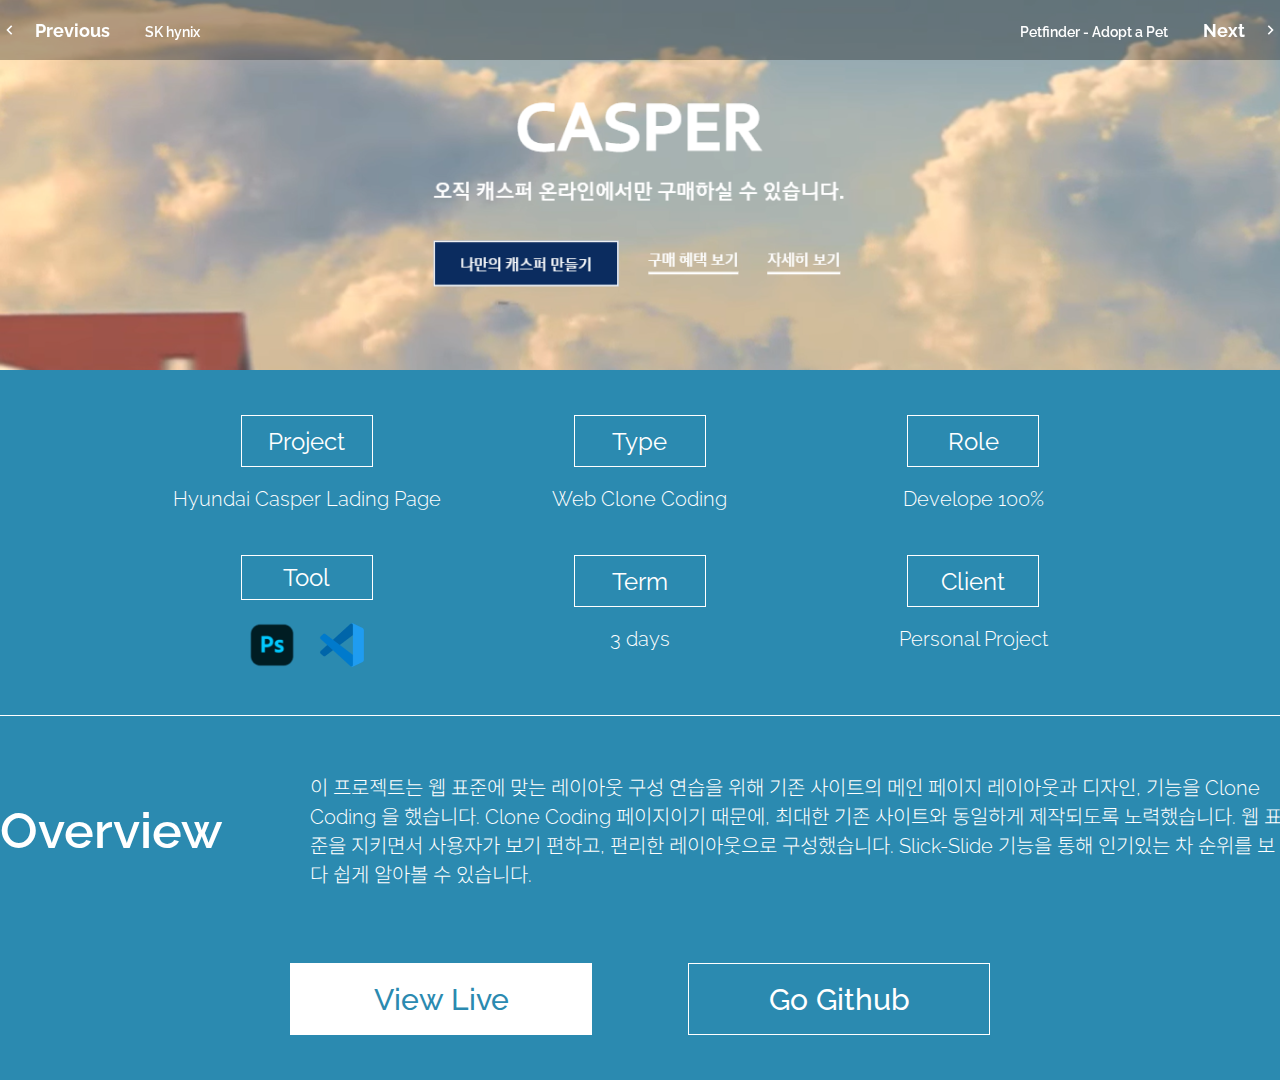
==== html/hyundai_casper.html @ badf4499 "test" ====
<!DOCTYPE html>
<html lang="en">
  <head>
    <meta charset="UTF-8" />
    <meta http-equiv="X-UA-Compatible" content="IE=edge" />
    <meta name="viewport" content="width=device-width, initial-scale=1.0" />
    <link rel="stylesheet" href="../css/reset.css" />
    <link rel="stylesheet" href="../css/common.css" />
    <link rel="stylesheet" href="../css/common-header.css" />
    <link rel="stylesheet" href="../css/hyundai_casper.css" />
    <title>Hyundai Casper :: Overview</title>
  </head>

  <body>
    <div class="layout">
      <header class="header">
        <div class="header-inner">
          <div class="nav left-area">
            <a href="../html/sk_hynix.html">
              <img src="../img/overview/left.png" alt="" />
              <strong data-text="SK hynix">Previous</strong>
            </a>
          </div>

          <div class="nav right-area">
            <a href="../html/petfinder.html">
              <strong data-text="Petfinder - Adopt a Pet">Next</strong>
              <img src="../img/overview/right.png" alt="" />
            </a>
          </div>
        </div>
      </header>

      <main class="main">
        <img src="../img/overview/main4.png" alt="" />
      </main>

      <section class="overview">
        <div class="category cat-upper">
          <div class="cat">
            <div class="cat-title">Project</div>
            <div class="cat-desc">Hyundai Casper Lading Page</div>
          </div>

          <div class="cat">
            <div class="cat-title">Type</div>
            <div class="cat-desc">Web Clone Coding</div>
          </div>

          <div class="cat">
            <div class="cat-title">Role</div>
            <div class="cat-desc">Develope 100%</div>
          </div>
        </div>

        <div class="category cat-lower">
          <div class="cat">
            <div class="cat-title">Tool</div>
            <div class="cat-desc">
              <img src="../img/overview/ps_icon.png" alt="" />
              <img src="../img/overview/vscode_icon.png" alt="" />
            </div>
          </div>

          <div class="cat">
            <div class="cat-title">Term</div>
            <div class="cat-desc">3 days</div>
          </div>

          <div class="cat">
            <div class="cat-title">Client</div>
            <div class="cat-desc">Personal Project</div>
          </div>
        </div>

        <div class="line"></div>

        <div class="overview-area">
          <h2>Overview</h2>
          <p>
            이 프로젝트는 웹 표준에 맞는 레이아웃 구성 연습을 위해 기존 사이트의
            메인 페이지 레이아웃과 디자인, 기능을 Clone Coding 을 했습니다.
            Clone Coding 페이지이기 때문에, 최대한 기존 사이트와 동일하게
            제작되도록 노력했습니다. 웹 표준을 지키면서 사용자가 보기 편하고,
            편리한 레이아웃으로 구성했습니다. Slick-Slide 기능을 통해 인기있는
            차 순위를 보다 쉽게 알아볼 수 있습니다.
          </p>
        </div>

        <div class="button-area">
          <a
            href="../Hyundai_Casper/html/index2.html"
            target="_blank"
            class="live-btn"
            >View Live</a
          >
          <a
            href="https://github.com/yejiseo0725/Hyundai_Casper"
            target="_blank"
            class="github-btn"
          >
            Go Github
          </a>
        </div>
      </section>
    </div>

    <script src="../js/jquery-3.6.0.min.js"></script>
    <script>
      let didScroll; // 유저 스크롤 알림
      let lastScrollTop = 0;
      let delta = 5; // 동작 구현 시작 위치
      let navbarHeight = $("header").outerHeight(); // 영향 받을 요소

      $(window).scroll(function (event) {
        didScroll = true;
      });

      // 스크롤 실행 후, didScroll 상태를 재설정 (false)
      setInterval(function () {
        if (didScroll) {
          hasScrolled();
          didScroll = false;
        }
      }, 250);

      function hasScrolled() {
        let st = $(this).scrollTop(); // 현재 스크롤 위치

        if (Math.abs(lastScrollTop - st) <= delta) return;

        if (st > lastScrollTop && st > navbarHeight) {
          $("header").removeClass("nav-down").addClass("nav-up");
        } else {
          if (st + $(window).height() < $(document).height()) {
            $("header").removeClass("nav-up").addClass("nav-down");
          }
        }

        lastScrollTop = st;
      }
    </script>
  </body>
</html>
---- css/common.css ----
/* Noto Sans KR */
@import url("https://fonts.googleapis.com/css2?family=Noto+Sans+KR:wght@100;300;400;500;700;900&display=swap");
/* Raleway */
@import url("https://fonts.googleapis.com/css2?family=Raleway:wght@100;200;300;400;500;600;700;800;900&display=swap");

:root {
  --yellow: #ffdb58;
}

html {
  font-size: 16px;
}

body {
  font-family: "Raleway", "Noto Sans KR";
}

a {
  text-decoration: none;
  color: #fff;
}

section .sc-inner {
  width: 1350px;
  height: 100%;
  box-sizing: border-box;
}

.title-area h4 {
  font-size: 2.5rem;
  font-weight: 800;
}
---- css/common-header.css ----
header {
  display: flex;
  justify-content: center;

  position: fixed;
  left: 0;
  top: 0;
  width: 100%;
  height: 60px;
  background-color: rgba(0, 0, 0, 0.3);
  color: #fff;
  z-index: 50;
  transition: 0.3s;
}
.nav-up {
  top: -60px;
}

header .header-inner {
  width: 1520px;
  height: 100%;

  display: flex;
  justify-content: space-between;
  align-items: center;
}
header .header-inner .nav {
}
header .header-inner .nav a {
  display: flex;
  align-items: center;
  position: relative;
}
header .header-inner .nav a img {
  width: 20px;
  height: 20px;
  object-fit: cover;
}
header .header-inner .nav a strong {
  font-size: 18px;
  font-weight: 700;
}

header .header-inner .left-area {
}
header .header-inner .left-area a::after {
  content: "";
  position: absolute;
  left: 0;
  bottom: 0;
  width: 120px;
  height: 0;
  background-color: #535353;
  z-index: -1;
  transition: 0.3s;
}
header .header-inner .left-area a:hover::after {
  height: 8px;
}

header .header-inner .left-area a img {
  padding-right: 15px;
}
header .header-inner .right-area {
}
header .header-inner .right-area a::after {
  content: "";
  position: absolute;
  right: 0;
  bottom: 0;
  width: 92px;
  height: 0;
  background-color: #535353;
  z-index: -1;
  transition: 0.3s;
}
header .header-inner .right-area a:hover::after {
  height: 8px;
}

header .header-inner .right-area a img {
  padding-left: 15px;
}

header .header-inner .nav.left-area a strong::after {
  content: attr(data-text);
  box-sizing: border-box;
  padding-left: 35px;
  font-size: 14px;
  font-weight: 600;
}
header .header-inner .nav.right-area a strong::before {
  content: attr(data-text);
  box-sizing: border-box;
  padding-right: 35px;
  font-size: 14px;
  font-weight: 600;
}
---- css/hyundai_casper.css ----
.layout {
  margin: 0 auto;

  width: 100%;
}

main {
  width: 100%;
  height: 370px;
  margin: 0 auto;
}
main img {
  width: 100%;
  height: 100%;
  object-fit: cover;
}

section {
  position: relative;
  width: auto;
  height: 710px;
  background-color: #2b8ab0;
  color: #fff;
}
section .category {
  display: flex;
  justify-content: space-around;
  width: 1000px;
  margin: 0 auto;
}
section .category.cat-upper {
  padding: 45px 0 20px 0;
}
section .category.cat-lower {
  padding-bottom: 40px;
}
section .category .cat {
  display: flex;
  flex-direction: column;
  align-items: center;
  text-align: center;

  width: 325px;
  height: 120px;
}
section .category .cat .cat-title {
  display: flex;
  justify-content: center;
  align-items: center;
  width: 130px;
  height: 50px;
  border: 1px solid #fff;
  font-size: 1.5rem;
  font-weight: 400;
}
section .category .cat .cat-desc {
  font-size: 1.25rem;
  font-weight: 300;
  padding-top: 20px;
}
section .category .cat .cat-desc img {
  width: 50px;
  height: 50px;
  object-fit: cover;
}
section .category .cat .cat-desc img:first-child {
  margin-right: 15px;
}

section .line {
  width: 1350px;
  height: 1px;
  background-color: #fff;
  margin: 0 auto;
}

section .overview-area {
  display: flex;
  justify-content: space-between;
  align-items: center;
  width: 1290px;
  margin: 0 auto;
  padding-top: 56px;
}
section .overview-area h2 {
  font-size: 3.125rem;
  font-weight: 600;
}
section .overview-area p {
  width: 980px;
  font-size: 1.25rem;
  font-weight: 300;
}

section .button-area {
  position: absolute;
  bottom: 45px;
  left: 50%;
  transform: translateX(-50%);

  display: flex;
  justify-content: space-between;
  width: 700px;
  margin: 0 auto;
}
section .button-area a {
  display: flex;
  flex-direction: row;
  justify-content: center;
  align-items: center;
  width: 300px;
  height: 70px;
  border: 1px solid #fff;
  font-size: 1.875rem;
  font-weight: 500;
}
section .button-area a.live-btn {
  background-color: #fff;
  color: #2b8ab0;
}
section .button-area a.github-btn {
}

/* Responsive Tablet */
@media (max-width: 768px) {
  html,
  body {
    overflow: hidden;
  }

  header {
    width: 100%;
  }
  header .header-inner {
    width: 90%;
    height: 100%;
  }

  section {
    width: 100%;
    height: 654px;
  }
  section .category {
    width: 100%;
  }
  section .category.cat-lower {
    padding-bottom: 10px;
  }

  section .overview-area {
    width: 90%;
    padding-top: 30px;
  }
  section .overview-area h2 {
    font-size: 2.8rem;
  }
  section .overview-area p {
    width: 100%;
    font-size: 1.1rem;
    padding-left: 30px;
  }
  section .button-area {
    bottom: 22px;
  }

  section.guide {
    display: none;
  }
}

/* Responsive Phone */
@media (max-width: 390px) {
  html,
  body {
    overflow-x: hidden;
    overflow-y: auto;
  }

  header .header-inner .nav.left-area a strong::after {
    display: none;
  }
  header .header-inner .nav.right-area a strong::before {
    display: none;
  }

  main {
    height: 300px;
  }

  section {
    width: 100%;
    height: 750px;
  }
  section .category {
    width: 95%;
  }
  section .category .cat .cat-title {
    width: 100px;
    height: 50px;
    font-size: 1.2rem;
  }
  section .category .cat .cat-desc {
    font-size: 1rem;
    padding-top: 10px;
  }
  section .category .cat .cat-desc img {
    width: 40px;
    height: 40px;
  }

  section .category.cat-lower {
    padding-bottom: 10px;
  }

  section .overview-area {
    flex-direction: column;
    width: 100%;
    padding-top: 20px;
  }
  section .overview-area h2 {
    font-size: 3rem;
  }
  section .overview-area p {
    width: 100%;
    font-size: 1rem;
    margin-top: 20px;
    padding: 0 20px;
    box-sizing: border-box;
  }
  section .button-area {
    bottom: 15px;
    width: 100%;
  }
}
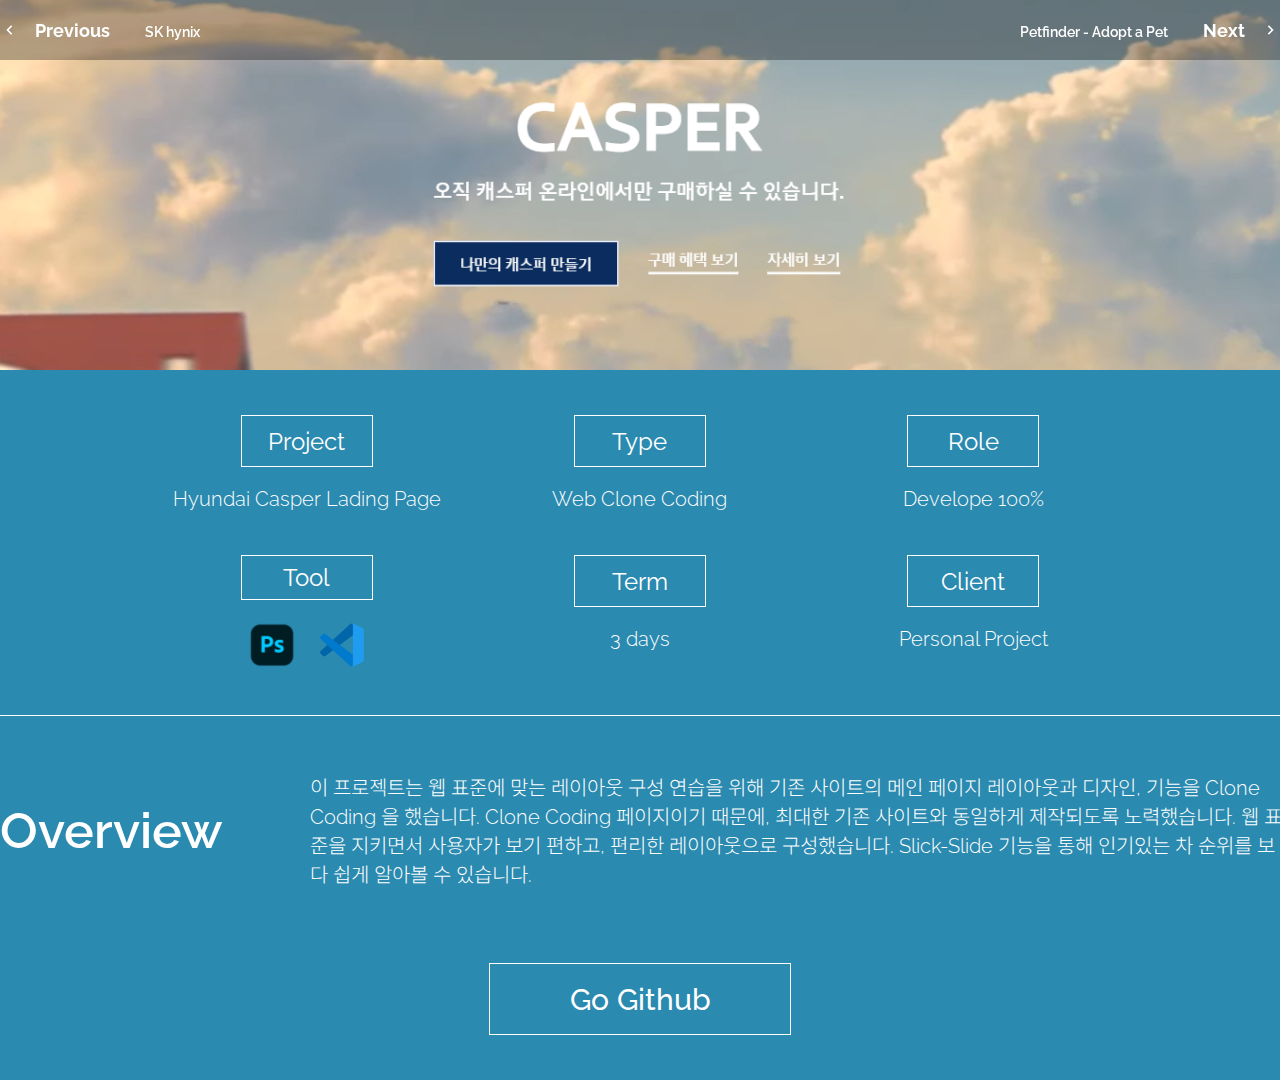
==== commit 27e89fb6: "layout 수정" ====
--- a/html/hyundai_casper.html
+++ b/html/hyundai_casper.html
@@ -1,144 +1,137 @@
 <!DOCTYPE html>
 <html lang="en">
-  <head>
-    <meta charset="UTF-8" />
-    <meta http-equiv="X-UA-Compatible" content="IE=edge" />
-    <meta name="viewport" content="width=device-width, initial-scale=1.0" />
-    <link rel="stylesheet" href="../css/reset.css" />
-    <link rel="stylesheet" href="../css/common.css" />
-    <link rel="stylesheet" href="../css/common-header.css" />
-    <link rel="stylesheet" href="../css/hyundai_casper.css" />
-    <title>Hyundai Casper :: Overview</title>
-  </head>
 
-  <body>
-    <div class="layout">
-      <header class="header">
-        <div class="header-inner">
-          <div class="nav left-area">
-            <a href="../html/sk_hynix.html">
-              <img src="../img/overview/left.png" alt="" />
-              <strong data-text="SK hynix">Previous</strong>
-            </a>
-          </div>
+<head>
+  <meta charset="UTF-8" />
+  <meta http-equiv="X-UA-Compatible" content="IE=edge" />
+  <meta name="viewport" content="width=device-width, initial-scale=1.0" />
+  <link rel="stylesheet" href="../css/reset.css" />
+  <link rel="stylesheet" href="../css/common.css" />
+  <link rel="stylesheet" href="../css/common-header.css" />
+  <link rel="stylesheet" href="../css/hyundai_casper.css" />
+  <title>Hyundai Casper :: Overview</title>
+</head>
 
-          <div class="nav right-area">
-            <a href="../html/petfinder.html">
-              <strong data-text="Petfinder - Adopt a Pet">Next</strong>
-              <img src="../img/overview/right.png" alt="" />
-            </a>
-          </div>
+<body>
+  <div class="layout">
+    <header class="header">
+      <div class="header-inner">
+        <div class="nav left-area">
+          <a href="../html/sk_hynix.html">
+            <img src="../img/overview/left.png" alt="" />
+            <strong data-text="SK hynix">Previous</strong>
+          </a>
         </div>
-      </header>
 
-      <main class="main">
-        <img src="../img/overview/main4.png" alt="" />
-      </main>
+        <div class="nav right-area">
+          <a href="../html/petfinder.html">
+            <strong data-text="Petfinder - Adopt a Pet">Next</strong>
+            <img src="../img/overview/right.png" alt="" />
+          </a>
+        </div>
+      </div>
+    </header>
 
-      <section class="overview">
-        <div class="category cat-upper">
-          <div class="cat">
-            <div class="cat-title">Project</div>
-            <div class="cat-desc">Hyundai Casper Lading Page</div>
-          </div>
+    <main class="main">
+      <img src="../img/overview/main4.png" alt="" />
+    </main>
 
-          <div class="cat">
-            <div class="cat-title">Type</div>
-            <div class="cat-desc">Web Clone Coding</div>
-          </div>
+    <section class="overview">
+      <div class="category cat-upper">
+        <div class="cat">
+          <div class="cat-title">Project</div>
+          <div class="cat-desc">Hyundai Casper Lading Page</div>
+        </div>
 
-          <div class="cat">
-            <div class="cat-title">Role</div>
-            <div class="cat-desc">Develope 100%</div>
+        <div class="cat">
+          <div class="cat-title">Type</div>
+          <div class="cat-desc">Web Clone Coding</div>
+        </div>
+
+        <div class="cat">
+          <div class="cat-title">Role</div>
+          <div class="cat-desc">Develope 100%</div>
+        </div>
+      </div>
+
+      <div class="category cat-lower">
+        <div class="cat">
+          <div class="cat-title">Tool</div>
+          <div class="cat-desc">
+            <img src="../img/overview/ps_icon.png" alt="" />
+            <img src="../img/overview/vscode_icon.png" alt="" />
           </div>
         </div>
 
-        <div class="category cat-lower">
-          <div class="cat">
-            <div class="cat-title">Tool</div>
-            <div class="cat-desc">
-              <img src="../img/overview/ps_icon.png" alt="" />
-              <img src="../img/overview/vscode_icon.png" alt="" />
-            </div>
-          </div>
-
-          <div class="cat">
-            <div class="cat-title">Term</div>
-            <div class="cat-desc">3 days</div>
-          </div>
-
-          <div class="cat">
-            <div class="cat-title">Client</div>
-            <div class="cat-desc">Personal Project</div>
-          </div>
+        <div class="cat">
+          <div class="cat-title">Term</div>
+          <div class="cat-desc">3 days</div>
         </div>
 
-        <div class="line"></div>
+        <div class="cat">
+          <div class="cat-title">Client</div>
+          <div class="cat-desc">Personal Project</div>
+        </div>
+      </div>
 
-        <div class="overview-area">
-          <h2>Overview</h2>
-          <p>
-            이 프로젝트는 웹 표준에 맞는 레이아웃 구성 연습을 위해 기존 사이트의
-            메인 페이지 레이아웃과 디자인, 기능을 Clone Coding 을 했습니다.
-            Clone Coding 페이지이기 때문에, 최대한 기존 사이트와 동일하게
-            제작되도록 노력했습니다. 웹 표준을 지키면서 사용자가 보기 편하고,
-            편리한 레이아웃으로 구성했습니다. Slick-Slide 기능을 통해 인기있는
-            차 순위를 보다 쉽게 알아볼 수 있습니다.
-          </p>
-        </div>
+      <div class="line"></div>
 
-        <div class="button-area">
-          <a
-            href="../Hyundai_Casper/html/index2.html"
-            target="_blank"
-            class="live-btn"
-            >View Live</a
-          >
-          <a
-            href="https://github.com/yejiseo0725/Hyundai_Casper"
-            target="_blank"
-            class="github-btn"
-          >
-            Go Github
-          </a>
-        </div>
-      </section>
-    </div>
+      <div class="overview-area">
+        <h2>Overview</h2>
+        <p>
+          이 프로젝트는 웹 표준에 맞는 레이아웃 구성 연습을 위해 기존 사이트의
+          메인 페이지 레이아웃과 디자인, 기능을 Clone Coding 을 했습니다.
+          Clone Coding 페이지이기 때문에, 최대한 기존 사이트와 동일하게
+          제작되도록 노력했습니다. 웹 표준을 지키면서 사용자가 보기 편하고,
+          편리한 레이아웃으로 구성했습니다. Slick-Slide 기능을 통해 인기있는
+          차 순위를 보다 쉽게 알아볼 수 있습니다.
+        </p>
+      </div>
 
-    <script src="../js/jquery-3.6.0.min.js"></script>
-    <script>
-      let didScroll; // 유저 스크롤 알림
-      let lastScrollTop = 0;
-      let delta = 5; // 동작 구현 시작 위치
-      let navbarHeight = $("header").outerHeight(); // 영향 받을 요소
+      <div class="button-area">
+        <!-- <a href="../Hyundai_Casper/html/index2.html" target="_blank" class="live-btn">View Live</a> -->
+        <a href="https://github.com/yejiseo0725/Hyundai_Casper" target="_blank" class="github-btn">
+          Go Github
+        </a>
+      </div>
+    </section>
+  </div>
 
-      $(window).scroll(function (event) {
-        didScroll = true;
-      });
+  <script src="../js/jquery-3.6.0.min.js"></script>
+  <script>
+    let didScroll; // 유저 스크롤 알림
+    let lastScrollTop = 0;
+    let delta = 5; // 동작 구현 시작 위치
+    let navbarHeight = $("header").outerHeight(); // 영향 받을 요소
 
-      // 스크롤 실행 후, didScroll 상태를 재설정 (false)
-      setInterval(function () {
-        if (didScroll) {
-          hasScrolled();
-          didScroll = false;
+    $(window).scroll(function (event) {
+      didScroll = true;
+    });
+
+    // 스크롤 실행 후, didScroll 상태를 재설정 (false)
+    setInterval(function () {
+      if (didScroll) {
+        hasScrolled();
+        didScroll = false;
+      }
+    }, 250);
+
+    function hasScrolled() {
+      let st = $(this).scrollTop(); // 현재 스크롤 위치
+
+      if (Math.abs(lastScrollTop - st) <= delta) return;
+
+      if (st > lastScrollTop && st > navbarHeight) {
+        $("header").removeClass("nav-down").addClass("nav-up");
+      } else {
+        if (st + $(window).height() < $(document).height()) {
+          $("header").removeClass("nav-up").addClass("nav-down");
         }
-      }, 250);
+      }
 
-      function hasScrolled() {
-        let st = $(this).scrollTop(); // 현재 스크롤 위치
+      lastScrollTop = st;
+    }
+  </script>
+</body>
 
-        if (Math.abs(lastScrollTop - st) <= delta) return;
-
-        if (st > lastScrollTop && st > navbarHeight) {
-          $("header").removeClass("nav-down").addClass("nav-up");
-        } else {
-          if (st + $(window).height() < $(document).height()) {
-            $("header").removeClass("nav-up").addClass("nav-down");
-          }
-        }
-
-        lastScrollTop = st;
-      }
-    </script>
-  </body>
-</html>
+</html>--- a/css/hyundai_casper.css
+++ b/css/hyundai_casper.css
@@ -100,7 +100,7 @@
 
   display: flex;
   justify-content: space-between;
-  width: 700px;
+  /* width: 700px; */
   margin: 0 auto;
 }
 section .button-area a {
